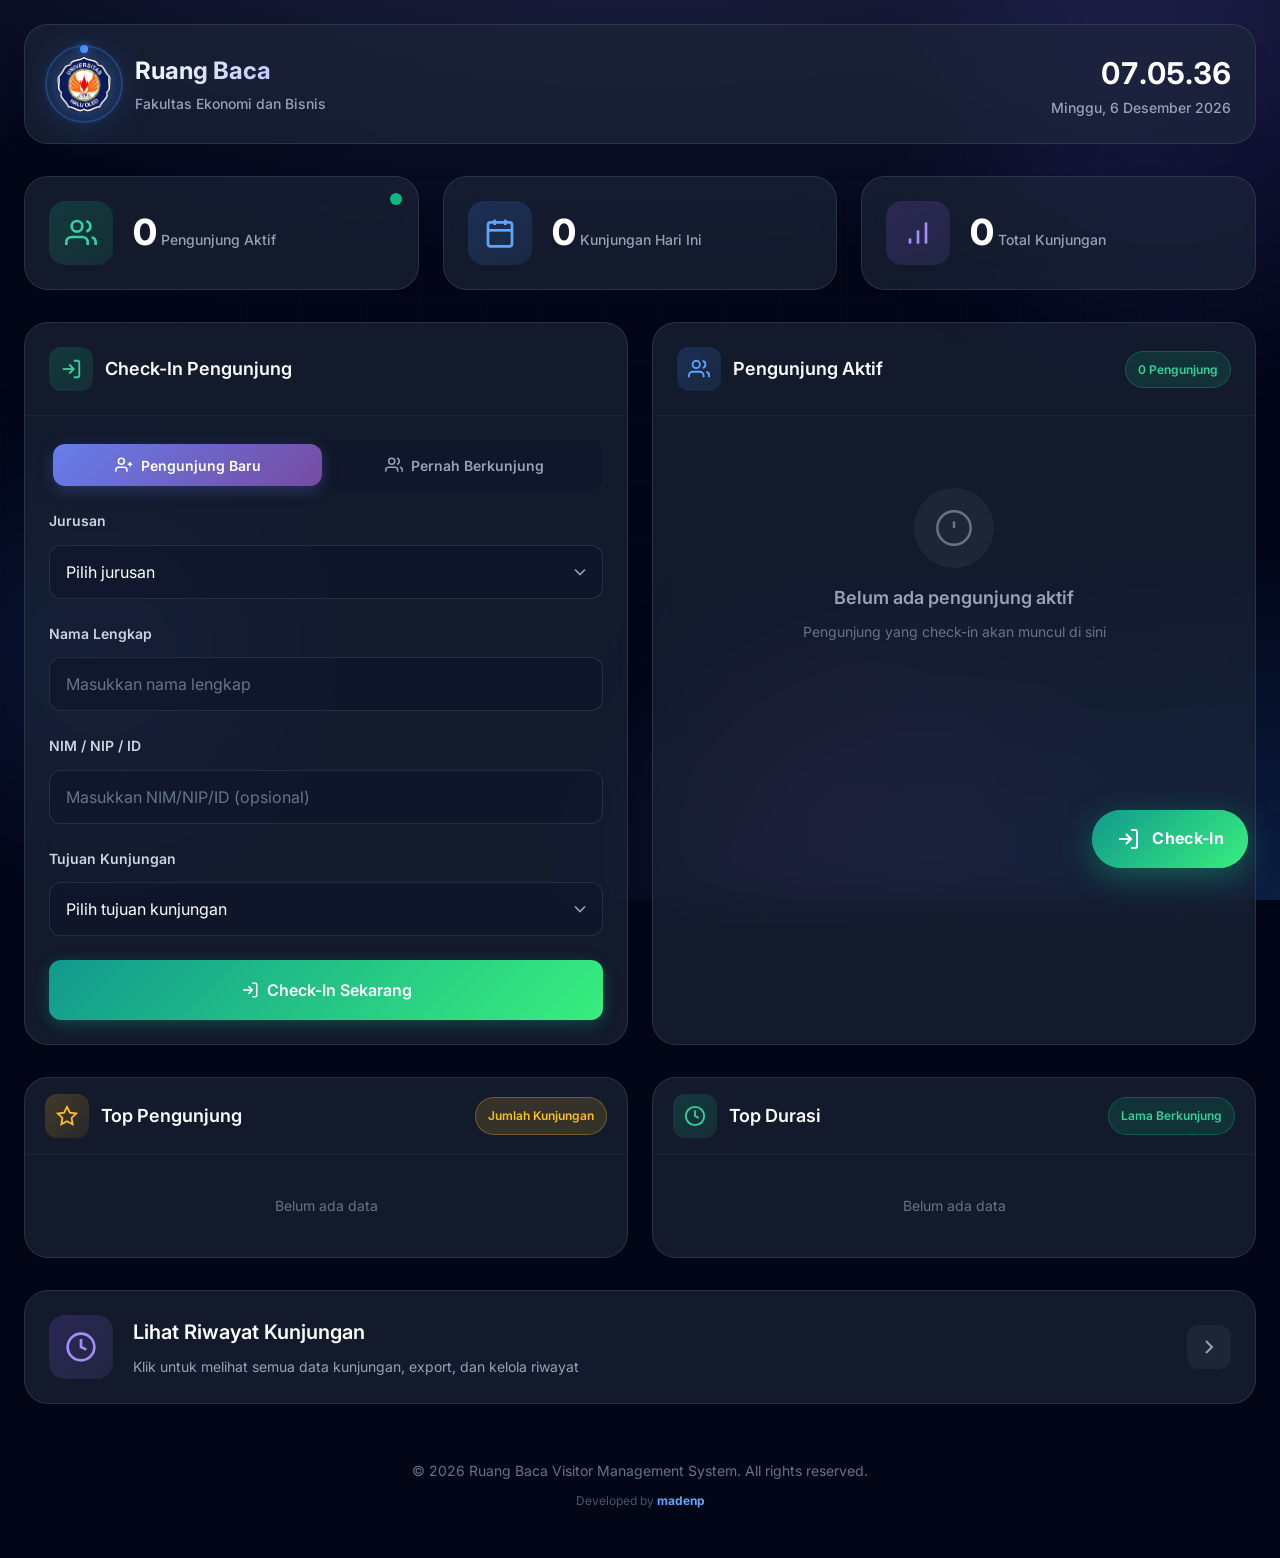
==== index.html @ f46e0525 "Add files via upload" ====
<!DOCTYPE html>
<html lang="id">

<head>
    <meta charset="UTF-8">
    <meta name="viewport" content="width=device-width, initial-scale=1.0">
    <title>Manajemen Pengunjung Ruang Baca</title>
    <meta name="description" content="Sistem manajemen pengunjung ruang baca dengan fitur check-in dan check-out">
    <link rel="preconnect" href="https://fonts.googleapis.com">
    <link rel="preconnect" href="https://fonts.gstatic.com" crossorigin>
    <link href="https://fonts.googleapis.com/css2?family=Inter:wght@300;400;500;600;700;800&display=swap"
        rel="stylesheet">
    <link rel="stylesheet" href="style.css">
    <link rel="icon" type="image/png" href="favicon.png">
</head>

<body>
    <!-- Background Effects -->
    <div class="bg-effects">
        <div class="bg-gradient"></div>
        <div class="bg-grid"></div>
        <div class="floating-shapes">
            <div class="shape shape-1"></div>
            <div class="shape shape-2"></div>
            <div class="shape shape-3"></div>
        </div>
    </div>

    <!-- Floating Logo (Top Left) -->
    <a href="index.html" class="floating-logo" title="Kembali ke Beranda">
        <div class="floating-logo-container">
            <div class="floating-logo-glow"></div>
            <img src="Logo_Universitas_Halu_Oleo-1.png" alt="Logo UHO" class="floating-logo-image">
            <div class="floating-logo-ring"></div>
        </div>
    </a>

    <!-- Main Container -->
    <div class="container">
        <!-- Header -->
        <header class="header">
            <div class="header-content">
                <div class="logo">
                    <div class="logo-image-container">
                        <div class="logo-glow"></div>
                        <img src="Logo_Universitas_Halu_Oleo-1.png" alt="Logo Universitas Halu Oleo" class="logo-image">
                        <div class="logo-ring"></div>
                    </div>
                    <div class="logo-text">
                        <h1>Ruang Baca</h1>
                        <span>Fakultas Ekonomi dan Bisnis</span>
                    </div>
                </div>
                <div class="header-time">
                    <div class="live-clock" id="liveClock"></div>
                    <div class="live-date" id="liveDate"></div>
                </div>
            </div>
        </header>

        <!-- Stats Cards -->
        <section class="stats-section">
            <div class="stat-card stat-active">
                <div class="stat-icon">
                    <svg xmlns="http://www.w3.org/2000/svg" viewBox="0 0 24 24" fill="none" stroke="currentColor"
                        stroke-width="2">
                        <path d="M17 21v-2a4 4 0 0 0-4-4H5a4 4 0 0 0-4 4v2"></path>
                        <circle cx="9" cy="7" r="4"></circle>
                        <path d="M23 21v-2a4 4 0 0 0-3-3.87"></path>
                        <path d="M16 3.13a4 4 0 0 1 0 7.75"></path>
                    </svg>
                </div>
                <div class="stat-info">
                    <span class="stat-number" id="activeVisitors">0</span>
                    <span class="stat-label">Pengunjung Aktif</span>
                </div>
                <div class="stat-badge active-pulse"></div>
            </div>
            <div class="stat-card stat-today">
                <div class="stat-icon">
                    <svg xmlns="http://www.w3.org/2000/svg" viewBox="0 0 24 24" fill="none" stroke="currentColor"
                        stroke-width="2">
                        <rect x="3" y="4" width="18" height="18" rx="2" ry="2"></rect>
                        <line x1="16" y1="2" x2="16" y2="6"></line>
                        <line x1="8" y1="2" x2="8" y2="6"></line>
                        <line x1="3" y1="10" x2="21" y2="10"></line>
                    </svg>
                </div>
                <div class="stat-info">
                    <span class="stat-number" id="todayVisitors">0</span>
                    <span class="stat-label">Kunjungan Hari Ini</span>
                </div>
            </div>
            <div class="stat-card stat-total">
                <div class="stat-icon">
                    <svg xmlns="http://www.w3.org/2000/svg" viewBox="0 0 24 24" fill="none" stroke="currentColor"
                        stroke-width="2">
                        <line x1="12" y1="20" x2="12" y2="10"></line>
                        <line x1="18" y1="20" x2="18" y2="4"></line>
                        <line x1="6" y1="20" x2="6" y2="16"></line>
                    </svg>
                </div>
                <div class="stat-info">
                    <span class="stat-number" id="totalVisitors">0</span>
                    <span class="stat-label">Total Kunjungan</span>
                </div>
            </div>
        </section>

        <!-- Main Content -->
        <main class="main-content">
            <!-- Check-In Section -->
            <section class="card check-in-card" id="checkInSection">
                <div class="card-header">
                    <div class="card-title">
                        <div class="title-icon check-in-icon">
                            <svg xmlns="http://www.w3.org/2000/svg" viewBox="0 0 24 24" fill="none"
                                stroke="currentColor" stroke-width="2">
                                <path d="M15 3h4a2 2 0 0 1 2 2v14a2 2 0 0 1-2 2h-4"></path>
                                <polyline points="10 17 15 12 10 7"></polyline>
                                <line x1="15" y1="12" x2="3" y2="12"></line>
                            </svg>
                        </div>
                        <h2>Check-In Pengunjung</h2>
                    </div>
                </div>
                <div class="card-body">
                    <!-- Visitor Type Tabs -->
                    <div class="visitor-type-tabs">
                        <button type="button" class="visitor-type-tab active" id="newVisitorTab" data-type="new">
                            <svg xmlns="http://www.w3.org/2000/svg" viewBox="0 0 24 24" fill="none"
                                stroke="currentColor" stroke-width="2">
                                <path d="M16 21v-2a4 4 0 0 0-4-4H5a4 4 0 0 0-4 4v2"></path>
                                <circle cx="8.5" cy="7" r="4"></circle>
                                <line x1="20" y1="8" x2="20" y2="14"></line>
                                <line x1="23" y1="11" x2="17" y2="11"></line>
                            </svg>
                            Pengunjung Baru
                        </button>
                        <button type="button" class="visitor-type-tab" id="returningVisitorTab" data-type="returning">
                            <svg xmlns="http://www.w3.org/2000/svg" viewBox="0 0 24 24" fill="none"
                                stroke="currentColor" stroke-width="2">
                                <path d="M17 21v-2a4 4 0 0 0-4-4H5a4 4 0 0 0-4 4v2"></path>
                                <circle cx="9" cy="7" r="4"></circle>
                                <path d="M23 21v-2a4 4 0 0 0-3-3.87"></path>
                                <path d="M16 3.13a4 4 0 0 1 0 7.75"></path>
                            </svg>
                            Pernah Berkunjung
                        </button>
                    </div>

                    <!-- Returning Visitor Selector (hidden by default) -->
                    <div class="returning-visitor-section" id="returningVisitorSection" style="display: none;">
                        <div class="form-group">
                            <label>Pilih Pengunjung</label>
                            <div class="returning-visitor-search">
                                <div class="search-input-wrapper">
                                    <svg xmlns="http://www.w3.org/2000/svg" viewBox="0 0 24 24" fill="none"
                                        stroke="currentColor" stroke-width="2">
                                        <circle cx="11" cy="11" r="8"></circle>
                                        <line x1="21" y1="21" x2="16.65" y2="16.65"></line>
                                    </svg>
                                    <input type="text" id="returningVisitorSearch" placeholder="Cari nama pengunjung..."
                                        autocomplete="off">
                                </div>
                                <div class="returning-visitor-list" id="returningVisitorList">
                                    <!-- Will be populated dynamically -->
                                </div>
                            </div>
                        </div>
                        <div class="selected-visitor-info" id="selectedVisitorInfo" style="display: none;">
                            <div class="selected-visitor-badge">
                                <svg xmlns="http://www.w3.org/2000/svg" viewBox="0 0 24 24" fill="none"
                                    stroke="currentColor" stroke-width="2">
                                    <path d="M22 11.08V12a10 10 0 1 1-5.93-9.14"></path>
                                    <polyline points="22 4 12 14.01 9 11.01"></polyline>
                                </svg>
                                <span id="selectedVisitorName">Nama Pengunjung</span>
                                <span id="selectedVisitorJurusan" class="visitor-jurusan-badge"></span>
                                <span id="selectedVisitorId" class="visitor-id-badge"></span>
                                <button type="button" class="clear-selection" id="clearSelection">&times;</button>
                            </div>
                        </div>
                    </div>

                    <form id="checkInForm" class="check-in-form">
                        <!-- New Visitor Form Fields -->
                        <div id="newVisitorFields">
                            <div class="form-group">
                                <label for="jurusan">Jurusan</label>
                                <select id="jurusan" name="jurusan" required>
                                    <option value="">Pilih jurusan</option>
                                    <option value="IESP">IESP</option>
                                    <option value="Manajemen">Manajemen</option>
                                    <option value="Akuntansi">Akuntansi</option>
                                    <option value="Lainnya">Lainnya</option>
                                </select>
                            </div>
                            <div class="form-group">
                                <label for="visitorName">Nama Lengkap</label>
                                <input type="text" id="visitorName" name="visitorName"
                                    placeholder="Masukkan nama lengkap" required autocomplete="off">
                            </div>
                            <div class="form-group">
                                <label for="visitorId">NIM / NIP / ID</label>
                                <input type="text" id="visitorId" name="visitorId"
                                    placeholder="Masukkan NIM/NIP/ID (opsional)" autocomplete="off">
                            </div>
                        </div>
                        <div class="form-group">
                            <label for="purpose">Tujuan Kunjungan</label>
                            <select id="purpose" name="purpose" required>
                                <option value="">Pilih tujuan kunjungan</option>
                                <option value="Membaca Buku">Membaca Buku</option>
                                <option value="Mencari Referensi">Mencari Referensi</option>
                                <option value="Mengerjakan Tugas">Mengerjakan Tugas</option>
                                <option value="Belajar Mandiri">Belajar Mandiri</option>
                                <option value="Belajar Kelompok">Belajar Kelompok</option>
                                <option value="Penelitian">Penelitian</option>
                                <option value="Lainnya">Lainnya</option>
                            </select>
                        </div>
                        <button type="submit" class="btn btn-check-in">
                            <svg xmlns="http://www.w3.org/2000/svg" viewBox="0 0 24 24" fill="none"
                                stroke="currentColor" stroke-width="2">
                                <path d="M15 3h4a2 2 0 0 1 2 2v14a2 2 0 0 1-2 2h-4"></path>
                                <polyline points="10 17 15 12 10 7"></polyline>
                                <line x1="15" y1="12" x2="3" y2="12"></line>
                            </svg>
                            Check-In Sekarang
                        </button>
                    </form>
                </div>
            </section>

            <!-- Active Visitors Section -->
            <section class="card visitors-card" id="activeVisitorsSection">
                <div class="card-header">
                    <div class="card-title">
                        <div class="title-icon visitors-icon">
                            <svg xmlns="http://www.w3.org/2000/svg" viewBox="0 0 24 24" fill="none"
                                stroke="currentColor" stroke-width="2">
                                <path d="M17 21v-2a4 4 0 0 0-4-4H5a4 4 0 0 0-4 4v2"></path>
                                <circle cx="9" cy="7" r="4"></circle>
                                <path d="M23 21v-2a4 4 0 0 0-3-3.87"></path>
                                <path d="M16 3.13a4 4 0 0 1 0 7.75"></path>
                            </svg>
                        </div>
                        <h2>Pengunjung Aktif</h2>
                    </div>
                    <span class="badge badge-active" id="activeCount">0 Pengunjung</span>
                </div>
                <div class="card-body">
                    <div class="visitors-list" id="activeVisitorsList">
                        <div class="empty-state" id="emptyActiveState">
                            <div class="empty-icon">
                                <svg xmlns="http://www.w3.org/2000/svg" viewBox="0 0 24 24" fill="none"
                                    stroke="currentColor" stroke-width="1.5">
                                    <circle cx="12" cy="12" r="10"></circle>
                                    <line x1="12" y1="8" x2="12" y2="12"></line>
                                    <line x1="12" y1="16" x2="12.01" y2="16"></line>
                                </svg>
                            </div>
                            <p>Belum ada pengunjung aktif</p>
                            <span>Pengunjung yang check-in akan muncul di sini</span>
                        </div>
                    </div>
                </div>
            </section>
        </main>

        <!-- Sidebar with Leaderboards -->
        <aside class="sidebar">
            <!-- Top 3 by Visit Count -->
            <div class="card leaderboard-card">
                <div class="card-header">
                    <div class="card-title">
                        <div class="title-icon leaderboard-visits-icon">
                            <svg xmlns="http://www.w3.org/2000/svg" viewBox="0 0 24 24" fill="none"
                                stroke="currentColor" stroke-width="2">
                                <path
                                    d="M12 2l3.09 6.26L22 9.27l-5 4.87 1.18 6.88L12 17.77l-6.18 3.25L7 14.14 2 9.27l6.91-1.01L12 2z">
                                </path>
                            </svg>
                        </div>
                        <h2>Top Pengunjung</h2>
                    </div>
                    <span class="badge badge-visits">Jumlah Kunjungan</span>
                </div>
                <div class="card-body">
                    <div class="leaderboard-list" id="topVisitsList">
                        <div class="empty-state-sm">
                            <p>Belum ada data</p>
                        </div>
                    </div>
                </div>
            </div>

            <!-- Top 3 by Duration -->
            <div class="card leaderboard-card">
                <div class="card-header">
                    <div class="card-title">
                        <div class="title-icon leaderboard-duration-icon">
                            <svg xmlns="http://www.w3.org/2000/svg" viewBox="0 0 24 24" fill="none"
                                stroke="currentColor" stroke-width="2">
                                <circle cx="12" cy="12" r="10"></circle>
                                <polyline points="12 6 12 12 16 14"></polyline>
                            </svg>
                        </div>
                        <h2>Top Durasi</h2>
                    </div>
                    <span class="badge badge-duration">Lama Berkunjung</span>
                </div>
                <div class="card-body">
                    <div class="leaderboard-list" id="topDurationList">
                        <div class="empty-state-sm">
                            <p>Belum ada data</p>
                        </div>
                    </div>
                </div>
            </div>
        </aside>

        <!-- Link to History Page -->
        <section class="card link-card">
            <a href="history.html" class="history-link">
                <div class="link-content">
                    <div class="link-icon">
                        <svg xmlns="http://www.w3.org/2000/svg" viewBox="0 0 24 24" fill="none" stroke="currentColor"
                            stroke-width="2">
                            <circle cx="12" cy="12" r="10"></circle>
                            <polyline points="12 6 12 12 16 14"></polyline>
                        </svg>
                    </div>
                    <div class="link-text">
                        <h3>Lihat Riwayat Kunjungan</h3>
                        <p>Klik untuk melihat semua data kunjungan, export, dan kelola riwayat</p>
                    </div>
                    <div class="link-arrow">
                        <svg xmlns="http://www.w3.org/2000/svg" viewBox="0 0 24 24" fill="none" stroke="currentColor"
                            stroke-width="2">
                            <polyline points="9 18 15 12 9 6"></polyline>
                        </svg>
                    </div>
                </div>
            </a>
        </section>

        <!-- Footer -->
        <footer class="footer">
            <p>&copy; 2026 Ruang Baca Visitor Management System. All rights reserved.</p>
            <p class="footer-credit">Developed by <strong>madenp</strong></p>
        </footer>
    </div>

    <!-- Check-Out Modal -->
    <div class="modal" id="checkOutModal">
        <div class="modal-overlay"></div>
        <div class="modal-content">
            <div class="modal-header">
                <h3>Konfirmasi Check-Out</h3>
                <button class="modal-close" id="closeModal">&times;</button>
            </div>
            <div class="modal-body">
                <div class="checkout-info">
                    <div class="checkout-avatar">
                        <svg xmlns="http://www.w3.org/2000/svg" viewBox="0 0 24 24" fill="none" stroke="currentColor"
                            stroke-width="2">
                            <path d="M20 21v-2a4 4 0 0 0-4-4H8a4 4 0 0 0-4 4v2"></path>
                            <circle cx="12" cy="7" r="4"></circle>
                        </svg>
                    </div>
                    <div class="checkout-details">
                        <h4 id="checkoutName">Nama Pengunjung</h4>
                        <p id="checkoutPurpose">Tujuan Kunjungan</p>
                        <span id="checkoutDuration">Durasi: 0 menit</span>
                    </div>
                </div>
            </div>
            <div class="modal-footer">
                <button class="btn btn-secondary" id="cancelCheckout">Batal</button>
                <button class="btn btn-check-out" id="confirmCheckout">
                    <svg xmlns="http://www.w3.org/2000/svg" viewBox="0 0 24 24" fill="none" stroke="currentColor"
                        stroke-width="2">
                        <path d="M9 21H5a2 2 0 0 1-2-2V5a2 2 0 0 1 2-2h4"></path>
                        <polyline points="16 17 21 12 16 7"></polyline>
                        <line x1="21" y1="12" x2="9" y2="12"></line>
                    </svg>
                    Konfirmasi Check-Out
                </button>
            </div>
        </div>
    </div>

    <!-- Toast Notification -->
    <div class="toast" id="toast">
        <div class="toast-icon"></div>
        <div class="toast-message"></div>
    </div>

    <!-- Floating Check-In Button -->
    <a href="#checkInSection" class="floating-btn" id="floatingCheckInBtn" title="Check-In Sekarang">
        <div class="floating-btn-content">
            <svg xmlns="http://www.w3.org/2000/svg" viewBox="0 0 24 24" fill="none" stroke="currentColor"
                stroke-width="2">
                <path d="M15 3h4a2 2 0 0 1 2 2v14a2 2 0 0 1-2 2h-4"></path>
                <polyline points="10 17 15 12 10 7"></polyline>
                <line x1="15" y1="12" x2="3" y2="12"></line>
            </svg>
            <span>Check-In</span>
        </div>
        <div class="floating-btn-pulse"></div>
    </a>

    <script src="app.js"></script>
</body>

</html>
---- style.css ----
/* ===== CSS Variables ===== */
:root {
    --primary-400: #60a5fa;
    --primary-500: #3b82f6;
    --success-400: #34d399;
    --success-500: #10b981;
    --danger-400: #f87171;
    --danger-500: #ef4444;
    --neutral-100: #f1f5f9;
    --neutral-200: #e2e8f0;
    --neutral-300: #cbd5e1;
    --neutral-400: #94a3b8;
    --neutral-500: #64748b;
    --neutral-600: #475569;
    --neutral-700: #334155;
    --neutral-800: #1e293b;
    --neutral-900: #0f172a;
    --neutral-950: #020617;
    --gradient-primary: linear-gradient(135deg, #667eea 0%, #764ba2 100%);
    --gradient-success: linear-gradient(135deg, #11998e 0%, #38ef7d 100%);
    --radius-lg: 0.75rem;
    --radius-xl: 1rem;
    --radius-2xl: 1.5rem;
    --radius-full: 9999px;
    --shadow-xl: 0 20px 25px -5px rgb(0 0 0 / 0.1);
    --shadow-2xl: 0 25px 50px -12px rgb(0 0 0 / 0.25);
    --space-1: 0.25rem;
    --space-2: 0.5rem;
    --space-3: 0.75rem;
    --space-4: 1rem;
    --space-5: 1.25rem;
    --space-6: 1.5rem;
    --space-8: 2rem;
    --space-12: 3rem;
    --font-family: 'Inter', -apple-system, BlinkMacSystemFont, sans-serif;
}

*,
*::before,
*::after {
    margin: 0;
    padding: 0;
    box-sizing: border-box;
}

html {
    scroll-behavior: smooth;
}

body {
    font-family: var(--font-family);
    font-size: 1rem;
    line-height: 1.6;
    color: var(--neutral-100);
    background: var(--neutral-950);
    min-height: 100vh;
    overflow-x: hidden;
}

/* Background */
.bg-effects {
    position: fixed;
    inset: 0;
    z-index: -1;
    overflow: hidden;
}

.bg-gradient {
    position: absolute;
    inset: 0;
    background: radial-gradient(ellipse 80% 50% at 50% -20%, rgba(120, 119, 198, 0.3), transparent), radial-gradient(ellipse 60% 40% at 100% 100%, rgba(59, 130, 246, 0.2), transparent);
}

.bg-grid {
    position: absolute;
    inset: 0;
    background-image: linear-gradient(rgba(255, 255, 255, 0.02) 1px, transparent 1px), linear-gradient(90deg, rgba(255, 255, 255, 0.02) 1px, transparent 1px);
    background-size: 60px 60px;
    mask-image: radial-gradient(ellipse 80% 60% at 50% 50%, black, transparent);
}

.floating-shapes {
    position: absolute;
    inset: 0;
    overflow: hidden;
}

.shape {
    position: absolute;
    border-radius: 50%;
    filter: blur(80px);
    opacity: 0.5;
    animation: float 20s ease-in-out infinite;
}

.shape-1 {
    width: 400px;
    height: 400px;
    background: linear-gradient(135deg, rgba(99, 102, 241, 0.4), rgba(139, 92, 246, 0.2));
    top: -100px;
    right: -100px;
}

.shape-2 {
    width: 300px;
    height: 300px;
    background: linear-gradient(135deg, rgba(59, 130, 246, 0.3), rgba(99, 102, 241, 0.2));
    bottom: 10%;
    left: -50px;
    animation-delay: -7s;
}

.shape-3 {
    width: 350px;
    height: 350px;
    background: linear-gradient(135deg, rgba(236, 72, 153, 0.2), rgba(139, 92, 246, 0.3));
    bottom: -100px;
    right: 20%;
    animation-delay: -14s;
}

@keyframes float {

    0%,
    100% {
        transform: translateY(0);
    }

    50% {
        transform: translateY(-30px);
    }
}

/* Container & Header */
.container {
    max-width: 1400px;
    margin: 0 auto;
    padding: var(--space-6);
    position: relative;
    z-index: 1;
}

.header {
    margin-bottom: var(--space-8);
}

.header-content {
    display: flex;
    justify-content: space-between;
    align-items: center;
    padding: var(--space-6);
    background: rgba(30, 41, 59, 0.6);
    backdrop-filter: blur(20px);
    border: 1px solid rgba(255, 255, 255, 0.1);
    border-radius: var(--radius-2xl);
    box-shadow: var(--shadow-xl);
}

.logo {
    display: flex;
    align-items: center;
    gap: var(--space-4);
}

.logo-icon {
    width: 56px;
    height: 56px;
    display: flex;
    align-items: center;
    justify-content: center;
    background: var(--gradient-primary);
    border-radius: var(--radius-xl);
    box-shadow: 0 0 40px rgba(59, 130, 246, 0.3);
}

.logo-icon svg {
    width: 28px;
    height: 28px;
    color: white;
}

/* Animated Logo Image Container */
.logo-image-container {
    position: relative;
    width: 70px;
    height: 70px;
    display: flex;
    align-items: center;
    justify-content: center;
}

.logo-image {
    width: 56px;
    height: 56px;
    object-fit: contain;
    border-radius: var(--radius-xl);
    position: relative;
    z-index: 2;
    animation: logoFloat 3s ease-in-out infinite;
    filter: drop-shadow(0 4px 20px rgba(59, 130, 246, 0.4));
}

.logo-glow {
    position: absolute;
    inset: -8px;
    background: radial-gradient(circle, rgba(59, 130, 246, 0.4) 0%, transparent 70%);
    border-radius: 50%;
    z-index: 1;
    animation: logoGlow 2s ease-in-out infinite alternate;
}

.logo-ring {
    position: absolute;
    inset: -4px;
    border: 2px solid rgba(59, 130, 246, 0.3);
    border-radius: 50%;
    z-index: 1;
    animation: logoRing 3s linear infinite;
}

.logo-ring::before {
    content: '';
    position: absolute;
    top: -2px;
    left: 50%;
    width: 8px;
    height: 8px;
    background: linear-gradient(135deg, #3b82f6, #60a5fa);
    border-radius: 50%;
    transform: translateX(-50%);
    box-shadow: 0 0 10px rgba(59, 130, 246, 0.8);
}

@keyframes logoFloat {

    0%,
    100% {
        transform: translateY(0) scale(1);
    }

    50% {
        transform: translateY(-4px) scale(1.02);
    }
}

@keyframes logoGlow {
    0% {
        opacity: 0.5;
        transform: scale(0.95);
    }

    100% {
        opacity: 1;
        transform: scale(1.1);
    }
}

@keyframes logoRing {
    0% {
        transform: rotate(0deg);
    }

    100% {
        transform: rotate(360deg);
    }
}

.logo-text h1 {
    font-size: 1.5rem;
    font-weight: 700;
    background: linear-gradient(135deg, #fff 0%, #a5b4fc 100%);
    -webkit-background-clip: text;
    -webkit-text-fill-color: transparent;
    background-clip: text;
}

.logo-text span {
    font-size: 0.875rem;
    color: var(--neutral-400);
    font-weight: 500;
}

.header-time {
    text-align: right;
}

.live-clock {
    font-size: 1.875rem;
    font-weight: 700;
    color: white;
    font-variant-numeric: tabular-nums;
}

.live-date {
    font-size: 0.875rem;
    color: var(--neutral-400);
    font-weight: 500;
}

/* Stats */
.stats-section {
    display: grid;
    grid-template-columns: repeat(auto-fit, minmax(280px, 1fr));
    gap: var(--space-6);
    margin-bottom: var(--space-8);
}

.stat-card {
    position: relative;
    padding: var(--space-6);
    background: rgba(30, 41, 59, 0.6);
    backdrop-filter: blur(20px);
    border: 1px solid rgba(255, 255, 255, 0.1);
    border-radius: var(--radius-2xl);
    display: flex;
    align-items: center;
    gap: var(--space-5);
    transition: 0.3s ease;
}

.stat-card:hover {
    transform: translateY(-4px);
    box-shadow: var(--shadow-2xl);
}

.stat-icon {
    width: 64px;
    height: 64px;
    display: flex;
    align-items: center;
    justify-content: center;
    border-radius: var(--radius-xl);
    flex-shrink: 0;
}

.stat-icon svg {
    width: 32px;
    height: 32px;
}

.stat-active .stat-icon {
    background: linear-gradient(135deg, rgba(16, 185, 129, 0.2), rgba(52, 211, 153, 0.1));
    color: var(--success-400);
}

.stat-today .stat-icon {
    background: linear-gradient(135deg, rgba(59, 130, 246, 0.2), rgba(96, 165, 250, 0.1));
    color: var(--primary-400);
}

.stat-total .stat-icon {
    background: linear-gradient(135deg, rgba(139, 92, 246, 0.2), rgba(167, 139, 250, 0.1));
    color: #a78bfa;
}

.stat-number {
    font-size: 2.25rem;
    font-weight: 800;
    color: white;
    line-height: 1;
}

.stat-label {
    font-size: 0.875rem;
    color: var(--neutral-400);
    font-weight: 500;
    margin-top: var(--space-1);
}

.stat-badge {
    position: absolute;
    top: var(--space-4);
    right: var(--space-4);
}

.active-pulse {
    width: 12px;
    height: 12px;
    background: var(--success-500);
    border-radius: 50%;
    animation: pulse 2s ease-in-out infinite;
}

@keyframes pulse {

    0%,
    100% {
        box-shadow: 0 0 0 0 rgba(16, 185, 129, 0.7);
    }

    50% {
        box-shadow: 0 0 0 12px rgba(16, 185, 129, 0);
    }
}

/* Main Content */
.main-content {
    display: grid;
    grid-template-columns: 1fr 1fr;
    gap: var(--space-6);
    margin-bottom: var(--space-8);
}

@media (max-width: 1024px) {
    .main-content {
        grid-template-columns: 1fr;
    }
}

/* Sidebar */
.sidebar {
    display: grid;
    grid-template-columns: 1fr 1fr;
    gap: var(--space-6);
    margin-bottom: var(--space-8);
}

@media (max-width: 900px) {
    .sidebar {
        grid-template-columns: 1fr;
    }
}

.leaderboard-card {
    height: fit-content;
}

.leaderboard-card .card-header {
    padding: var(--space-4) var(--space-5);
}

.leaderboard-card .card-body {
    padding: var(--space-4) var(--space-5);
}

.leaderboard-visits-icon {
    background: linear-gradient(135deg, rgba(251, 191, 36, 0.2), rgba(245, 158, 11, 0.1));
    color: #fbbf24;
}

.leaderboard-duration-icon {
    background: linear-gradient(135deg, rgba(16, 185, 129, 0.2), rgba(52, 211, 153, 0.1));
    color: var(--success-400);
}

.badge-visits {
    background: rgba(251, 191, 36, 0.15);
    color: #fbbf24;
    border: 1px solid rgba(251, 191, 36, 0.3);
}

.badge-duration {
    background: rgba(16, 185, 129, 0.15);
    color: var(--success-400);
    border: 1px solid rgba(16, 185, 129, 0.3);
}

.leaderboard-list {
    display: flex;
    flex-direction: column;
    gap: var(--space-3);
}

.leaderboard-item {
    display: flex;
    align-items: center;
    gap: var(--space-3);
    padding: var(--space-3);
    background: rgba(15, 23, 42, 0.4);
    border: 1px solid rgba(255, 255, 255, 0.05);
    border-radius: var(--radius-lg);
    transition: 0.2s ease;
}

.leaderboard-item:hover {
    background: rgba(15, 23, 42, 0.6);
    border-color: rgba(255, 255, 255, 0.1);
}

.leaderboard-rank {
    width: 32px;
    height: 32px;
    display: flex;
    align-items: center;
    justify-content: center;
    border-radius: var(--radius-lg);
    font-weight: 800;
    font-size: 0.875rem;
    flex-shrink: 0;
}

.rank-1 {
    background: linear-gradient(135deg, #fbbf24, #f59e0b);
    color: #1e293b;
    box-shadow: 0 0 20px rgba(251, 191, 36, 0.4);
}

.rank-2 {
    background: linear-gradient(135deg, #94a3b8, #64748b);
    color: #1e293b;
}

.rank-3 {
    background: linear-gradient(135deg, #cd7c32, #a0522d);
    color: white;
}

.leaderboard-avatar {
    width: 40px;
    height: 40px;
    display: flex;
    align-items: center;
    justify-content: center;
    background: var(--gradient-primary);
    border-radius: var(--radius-lg);
    color: white;
    font-weight: 700;
    font-size: 0.875rem;
    flex-shrink: 0;
}

.leaderboard-info {
    flex: 1;
    min-width: 0;
}

.leaderboard-info .name {
    font-size: 0.875rem;
    font-weight: 600;
    color: white;
    white-space: nowrap;
    overflow: hidden;
    text-overflow: ellipsis;
}

.leaderboard-info .detail {
    font-size: 0.75rem;
    color: var(--neutral-400);
}

.leaderboard-stat {
    text-align: right;
    flex-shrink: 0;
}

.leaderboard-stat .value {
    font-size: 1rem;
    font-weight: 700;
    color: #fbbf24;
}

.leaderboard-stat.duration .value {
    color: var(--success-400);
}

.leaderboard-stat .label {
    font-size: 0.625rem;
    color: var(--neutral-500);
    text-transform: uppercase;
    letter-spacing: 0.05em;
}

.empty-state-sm {
    padding: var(--space-6);
    text-align: center;
}

.empty-state-sm p {
    font-size: 0.875rem;
    color: var(--neutral-500);
}

/* Cards */
.card {
    background: rgba(30, 41, 59, 0.6);
    backdrop-filter: blur(20px);
    border: 1px solid rgba(255, 255, 255, 0.1);
    border-radius: var(--radius-2xl);
    animation: slideUp 0.5s ease;
}

.card-header {
    padding: var(--space-6);
    border-bottom: 1px solid rgba(255, 255, 255, 0.05);
    display: flex;
    justify-content: space-between;
    align-items: center;
    flex-wrap: wrap;
    gap: var(--space-4);
}

.card-title {
    display: flex;
    align-items: center;
    gap: var(--space-3);
}

.title-icon {
    width: 44px;
    height: 44px;
    display: flex;
    align-items: center;
    justify-content: center;
    border-radius: var(--radius-lg);
}

.title-icon svg {
    width: 22px;
    height: 22px;
}

.check-in-icon {
    background: linear-gradient(135deg, rgba(16, 185, 129, 0.2), rgba(52, 211, 153, 0.1));
    color: var(--success-400);
}

.visitors-icon {
    background: linear-gradient(135deg, rgba(59, 130, 246, 0.2), rgba(96, 165, 250, 0.1));
    color: var(--primary-400);
}

.history-icon {
    background: linear-gradient(135deg, rgba(139, 92, 246, 0.2), rgba(167, 139, 250, 0.1));
    color: #a78bfa;
}

.card-title h2 {
    font-size: 1.125rem;
    font-weight: 600;
    color: white;
}

.card-body {
    padding: var(--space-6);
}

@keyframes slideUp {
    from {
        opacity: 0;
        transform: translateY(20px);
    }

    to {
        opacity: 1;
        transform: translateY(0);
    }
}

/* Forms */
.check-in-form {
    display: flex;
    flex-direction: column;
    gap: var(--space-6);
}

.form-group {
    display: flex;
    flex-direction: column;
    gap: var(--space-3);
}

#newVisitorFields {
    display: flex;
    flex-direction: column;
    gap: var(--space-6);
}

.form-group label {
    font-size: 0.875rem;
    font-weight: 600;
    color: var(--neutral-300);
}

.form-group input,
.form-group select {
    padding: var(--space-4);
    background: rgba(15, 23, 42, 0.6);
    border: 1px solid rgba(255, 255, 255, 0.1);
    border-radius: var(--radius-lg);
    color: white;
    font-size: 1rem;
    font-family: var(--font-family);
    transition: 0.2s ease;
}

.form-group input::placeholder {
    color: var(--neutral-500);
}

.form-group input:focus,
.form-group select:focus {
    outline: none;
    border-color: var(--primary-500);
    box-shadow: 0 0 0 3px rgba(59, 130, 246, 0.2);
}

.form-group select {
    cursor: pointer;
    appearance: none;
    background-image: url("data:image/svg+xml,%3Csvg xmlns='http://www.w3.org/2000/svg' width='24' height='24' viewBox='0 0 24 24' fill='none' stroke='%2394a3b8' stroke-width='2'%3E%3Cpolyline points='6 9 12 15 18 9'%3E%3C/polyline%3E%3C/svg%3E");
    background-repeat: no-repeat;
    background-position: right 12px center;
    background-size: 20px;
    padding-right: 48px;
}

.form-group select option {
    background: var(--neutral-800);
    color: white;
}

/* Buttons */
.btn {
    display: inline-flex;
    align-items: center;
    justify-content: center;
    gap: var(--space-2);
    padding: var(--space-4) var(--space-6);
    font-size: 0.875rem;
    font-weight: 600;
    font-family: var(--font-family);
    border-radius: var(--radius-lg);
    border: none;
    cursor: pointer;
    transition: 0.2s ease;
}

.btn svg {
    width: 18px;
    height: 18px;
}

.btn-check-in {
    width: 100%;
    padding: var(--space-5);
    background: var(--gradient-success);
    color: white;
    font-size: 1rem;
    box-shadow: 0 4px 15px rgba(16, 185, 129, 0.3);
}

.btn-check-in:hover {
    transform: translateY(-2px);
    box-shadow: 0 6px 20px rgba(16, 185, 129, 0.4);
}

.btn-check-out {
    background: linear-gradient(135deg, #f87171 0%, #ef4444 100%);
    color: white;
    box-shadow: 0 4px 15px rgba(239, 68, 68, 0.3);
}

.btn-check-out:hover {
    transform: translateY(-2px);
    box-shadow: 0 6px 20px rgba(239, 68, 68, 0.4);
}

.btn-outline {
    background: transparent;
    border: 1px solid rgba(255, 255, 255, 0.2);
    color: var(--neutral-300);
}

.btn-outline:hover {
    background: rgba(255, 255, 255, 0.1);
}

.btn-danger-outline {
    background: transparent;
    border: 1px solid rgba(239, 68, 68, 0.3);
    color: var(--danger-400);
}

.btn-danger-outline:hover {
    background: rgba(239, 68, 68, 0.1);
}

.btn-secondary {
    background: rgba(255, 255, 255, 0.1);
    color: var(--neutral-300);
}

.btn-secondary:hover {
    background: rgba(255, 255, 255, 0.15);
}

/* Badges */
.badge {
    display: inline-flex;
    align-items: center;
    padding: var(--space-2) var(--space-3);
    font-size: 0.75rem;
    font-weight: 600;
    border-radius: var(--radius-full);
}

.badge-active {
    background: rgba(16, 185, 129, 0.15);
    color: var(--success-400);
    border: 1px solid rgba(16, 185, 129, 0.3);
}

/* Visitors List */
.visitors-list {
    max-height: 400px;
    overflow-y: auto;
}

.visitors-list::-webkit-scrollbar {
    width: 6px;
}

.visitors-list::-webkit-scrollbar-track {
    background: rgba(255, 255, 255, 0.05);
    border-radius: var(--radius-full);
}

.visitors-list::-webkit-scrollbar-thumb {
    background: rgba(255, 255, 255, 0.2);
    border-radius: var(--radius-full);
}

.visitor-item {
    display: flex;
    align-items: center;
    justify-content: space-between;
    padding: var(--space-4);
    background: rgba(15, 23, 42, 0.4);
    border: 1px solid rgba(255, 255, 255, 0.05);
    border-radius: var(--radius-xl);
    margin-bottom: var(--space-3);
    transition: 0.2s ease;
}

.visitor-item:last-child {
    margin-bottom: 0;
}

.visitor-item:hover {
    background: rgba(15, 23, 42, 0.6);
    border-color: rgba(255, 255, 255, 0.1);
}

.visitor-info {
    display: flex;
    align-items: center;
    gap: var(--space-4);
}

.visitor-avatar {
    width: 48px;
    height: 48px;
    display: flex;
    align-items: center;
    justify-content: center;
    background: var(--gradient-primary);
    border-radius: var(--radius-lg);
    color: white;
    font-weight: 700;
    font-size: 1.125rem;
}

.visitor-details h4 {
    font-size: 1rem;
    font-weight: 600;
    color: white;
    margin-bottom: var(--space-1);
}

.visitor-details p {
    font-size: 0.875rem;
    color: var(--neutral-400);
}

.visitor-details span {
    font-size: 0.75rem;
    color: var(--neutral-500);
}

.visitor-actions {
    display: flex;
    align-items: center;
    gap: var(--space-3);
}

.visitor-duration {
    text-align: right;
}

.visitor-duration .time {
    font-size: 1.125rem;
    font-weight: 700;
    color: var(--success-400);
}

.visitor-duration .label {
    font-size: 0.75rem;
    color: var(--neutral-500);
}

.btn-checkout-sm {
    padding: var(--space-2) var(--space-4);
    background: rgba(239, 68, 68, 0.15);
    color: var(--danger-400);
    border: 1px solid rgba(239, 68, 68, 0.3);
    border-radius: var(--radius-lg);
    font-size: 0.875rem;
    font-weight: 600;
    cursor: pointer;
    transition: 0.2s ease;
}

.btn-checkout-sm:hover {
    background: rgba(239, 68, 68, 0.25);
    border-color: rgba(239, 68, 68, 0.5);
}

/* Empty State */
.empty-state {
    display: flex;
    flex-direction: column;
    align-items: center;
    justify-content: center;
    padding: var(--space-12) var(--space-6);
    text-align: center;
}

.empty-icon {
    width: 80px;
    height: 80px;
    display: flex;
    align-items: center;
    justify-content: center;
    background: rgba(255, 255, 255, 0.05);
    border-radius: 50%;
    margin-bottom: var(--space-4);
}

.empty-icon svg {
    width: 40px;
    height: 40px;
    color: var(--neutral-500);
}

.empty-state p {
    font-size: 1.125rem;
    font-weight: 600;
    color: var(--neutral-400);
    margin-bottom: var(--space-2);
}

.empty-state span {
    font-size: 0.875rem;
    color: var(--neutral-500);
}

/* Action Lock Container */
.action-lock-container {
    display: flex;
    justify-content: flex-end;
    margin-bottom: var(--space-4);
}

.action-lock-btn {
    display: flex;
    align-items: center;
    gap: var(--space-2);
    padding: var(--space-2) var(--space-4);
    border: none;
    border-radius: var(--radius-lg);
    font-size: 0.875rem;
    font-weight: 600;
    font-family: var(--font-family);
    cursor: pointer;
    transition: 0.3s ease;
}

.action-lock-btn.locked {
    background: rgba(239, 68, 68, 0.15);
    border: 1px solid rgba(239, 68, 68, 0.3);
    color: var(--danger-400);
}

.action-lock-btn.locked:hover {
    background: rgba(239, 68, 68, 0.25);
}

.action-lock-btn.unlocked {
    background: rgba(16, 185, 129, 0.15);
    border: 1px solid rgba(16, 185, 129, 0.3);
    color: var(--success-400);
}

.action-lock-btn.unlocked:hover {
    background: rgba(16, 185, 129, 0.25);
}

.action-lock-btn svg {
    width: 18px;
    height: 18px;
}

/* Lock/Unlock icon visibility */
.action-lock-btn.locked .unlock-icon,
.action-lock-btn.locked .unlock-text {
    display: none;
}

.action-lock-btn.unlocked .lock-icon,
.action-lock-btn.unlocked .lock-text {
    display: none;
}

/* Table Action Column */
.btn-action-delete {
    display: inline-flex;
    align-items: center;
    justify-content: center;
    width: 32px;
    height: 32px;
    padding: 0;
    background: rgba(239, 68, 68, 0.15);
    border: 1px solid rgba(239, 68, 68, 0.3);
    border-radius: var(--radius-md);
    color: var(--danger-400);
    cursor: pointer;
    transition: 0.2s ease;
}

.btn-action-delete:hover {
    background: rgba(239, 68, 68, 0.3);
    transform: scale(1.1);
}

.btn-action-delete svg {
    width: 16px;
    height: 16px;
}

.action-locked-icon {
    display: inline-flex;
    align-items: center;
    justify-content: center;
    width: 32px;
    height: 32px;
    color: var(--neutral-500);
}

.action-locked-icon svg {
    width: 16px;
    height: 16px;
}

/* Link Card */
.link-card {
    margin-bottom: var(--space-8);
    overflow: hidden;
}

.history-link {
    display: block;
    text-decoration: none;
    color: inherit;
    transition: 0.3s ease;
}

.history-link:hover {
    transform: scale(1.01);
}

.link-content {
    display: flex;
    align-items: center;
    gap: var(--space-5);
    padding: var(--space-6);
}

.link-icon {
    width: 64px;
    height: 64px;
    display: flex;
    align-items: center;
    justify-content: center;
    background: linear-gradient(135deg, rgba(139, 92, 246, 0.2), rgba(167, 139, 250, 0.1));
    border-radius: var(--radius-xl);
    flex-shrink: 0;
}

.link-icon svg {
    width: 32px;
    height: 32px;
    color: #a78bfa;
}

.link-text {
    flex: 1;
}

.link-text h3 {
    font-size: 1.25rem;
    font-weight: 600;
    color: white;
    margin-bottom: var(--space-2);
}

.link-text p {
    font-size: 0.875rem;
    color: var(--neutral-400);
}

.link-arrow {
    width: 44px;
    height: 44px;
    display: flex;
    align-items: center;
    justify-content: center;
    background: rgba(255, 255, 255, 0.05);
    border-radius: var(--radius-lg);
    transition: 0.3s ease;
}

.link-arrow svg {
    width: 24px;
    height: 24px;
    color: var(--neutral-400);
    transition: 0.3s ease;
}

.history-link:hover .link-arrow {
    background: var(--gradient-primary);
}

.history-link:hover .link-arrow svg {
    color: white;
    transform: translateX(4px);
}

/* History */
.history-card {
    margin-bottom: var(--space-8);
}

.header-actions {
    display: flex;
    align-items: center;
    gap: var(--space-3);
    flex-wrap: wrap;
}

.search-box {
    position: relative;
    display: flex;
    align-items: center;
}

.search-box svg {
    position: absolute;
    left: 12px;
    width: 18px;
    height: 18px;
    color: var(--neutral-500);
}

.search-box input {
    padding: var(--space-3) var(--space-4);
    padding-left: 40px;
    background: rgba(15, 23, 42, 0.6);
    border: 1px solid rgba(255, 255, 255, 0.1);
    border-radius: var(--radius-lg);
    color: white;
    font-size: 0.875rem;
    font-family: var(--font-family);
    width: 200px;
    transition: 0.2s ease;
}

.search-box input::placeholder {
    color: var(--neutral-500);
}

.search-box input:focus {
    outline: none;
    border-color: var(--primary-500);
    box-shadow: 0 0 0 3px rgba(59, 130, 246, 0.2);
}

/* Table */
.table-container {
    overflow-x: auto;
}

.data-table {
    width: 100%;
    border-collapse: collapse;
}

.data-table th,
.data-table td {
    padding: var(--space-4);
    text-align: left;
    border-bottom: 1px solid rgba(255, 255, 255, 0.05);
}

.data-table th {
    font-size: 0.75rem;
    font-weight: 600;
    color: var(--neutral-400);
    text-transform: uppercase;
    letter-spacing: 0.05em;
    background: rgba(15, 23, 42, 0.4);
}

.data-table td {
    font-size: 0.875rem;
    color: var(--neutral-200);
}

.data-table tbody tr {
    transition: 0.2s ease;
}

.data-table tbody tr:hover {
    background: rgba(255, 255, 255, 0.02);
}

.status-active {
    display: inline-flex;
    align-items: center;
    gap: var(--space-1);
    padding: var(--space-1) var(--space-3);
    background: rgba(16, 185, 129, 0.15);
    color: var(--success-400);
    border-radius: var(--radius-full);
    font-size: 0.75rem;
    font-weight: 600;
}

.status-active::before {
    content: '';
    width: 6px;
    height: 6px;
    background: var(--success-400);
    border-radius: 50%;
}

.status-completed {
    display: inline-flex;
    align-items: center;
    gap: var(--space-1);
    padding: var(--space-1) var(--space-3);
    background: rgba(59, 130, 246, 0.15);
    color: var(--primary-400);
    border-radius: var(--radius-full);
    font-size: 0.75rem;
    font-weight: 600;
}

/* Modal */
.modal {
    position: fixed;
    inset: 0;
    z-index: 1000;
    display: none;
    align-items: center;
    justify-content: center;
    padding: var(--space-4);
}

.modal.active {
    display: flex;
}

.modal-overlay {
    position: absolute;
    inset: 0;
    background: rgba(0, 0, 0, 0.7);
    backdrop-filter: blur(4px);
}

.modal-content {
    position: relative;
    width: 100%;
    max-width: 480px;
    background: var(--neutral-800);
    border: 1px solid rgba(255, 255, 255, 0.1);
    border-radius: var(--radius-2xl);
    box-shadow: var(--shadow-2xl);
    animation: modalSlideIn 0.3s ease;
}

@keyframes modalSlideIn {
    from {
        opacity: 0;
        transform: translateY(-20px) scale(0.95);
    }

    to {
        opacity: 1;
        transform: translateY(0) scale(1);
    }
}

.modal-header {
    display: flex;
    justify-content: space-between;
    align-items: center;
    padding: var(--space-6);
    border-bottom: 1px solid rgba(255, 255, 255, 0.1);
}

.modal-header h3 {
    font-size: 1.125rem;
    font-weight: 600;
    color: white;
}

.modal-close {
    width: 36px;
    height: 36px;
    display: flex;
    align-items: center;
    justify-content: center;
    background: rgba(255, 255, 255, 0.1);
    border: none;
    border-radius: var(--radius-lg);
    color: var(--neutral-400);
    font-size: 1.25rem;
    cursor: pointer;
    transition: 0.2s ease;
}

.modal-close:hover {
    background: rgba(255, 255, 255, 0.15);
    color: white;
}

.modal-body {
    padding: var(--space-6);
}

.checkout-info {
    display: flex;
    align-items: center;
    gap: var(--space-5);
    padding: var(--space-5);
    background: rgba(15, 23, 42, 0.6);
    border-radius: var(--radius-xl);
}

.checkout-avatar {
    width: 64px;
    height: 64px;
    display: flex;
    align-items: center;
    justify-content: center;
    background: var(--gradient-primary);
    border-radius: var(--radius-xl);
    flex-shrink: 0;
}

.checkout-avatar svg {
    width: 32px;
    height: 32px;
    color: white;
}

.checkout-details h4 {
    font-size: 1.125rem;
    font-weight: 600;
    color: white;
    margin-bottom: var(--space-1);
}

.checkout-details p {
    font-size: 0.875rem;
    color: var(--neutral-400);
    margin-bottom: var(--space-2);
}

.checkout-details span {
    font-size: 0.875rem;
    color: var(--success-400);
    font-weight: 600;
}

.modal-footer {
    display: flex;
    justify-content: flex-end;
    gap: var(--space-3);
    padding: var(--space-6);
    border-top: 1px solid rgba(255, 255, 255, 0.1);
}

/* Toast */
.toast {
    position: fixed;
    bottom: var(--space-6);
    right: var(--space-6);
    display: flex;
    align-items: center;
    gap: var(--space-3);
    padding: var(--space-4) var(--space-6);
    background: var(--neutral-800);
    border: 1px solid rgba(255, 255, 255, 0.1);
    border-radius: var(--radius-xl);
    box-shadow: var(--shadow-2xl);
    transform: translateX(calc(100% + var(--space-6)));
    transition: 0.3s ease;
    z-index: 1001;
}

.toast.show {
    transform: translateX(0);
}

.toast.success .toast-icon {
    color: var(--success-400);
}

.toast.error .toast-icon {
    color: var(--danger-400);
}

.toast-icon {
    width: 24px;
    height: 24px;
}

.toast-message {
    font-size: 0.875rem;
    font-weight: 500;
    color: white;
}

/* Floating Logo (Top Left) */
.floating-logo {
    position: fixed;
    top: var(--space-4);
    left: var(--space-4);
    z-index: 998;
    text-decoration: none;
    cursor: pointer;
    opacity: 0;
    pointer-events: none;
    transform: translateY(-20px);
    transition: all 0.5s ease;
}

.floating-logo.visible {
    opacity: 1;
    pointer-events: all;
    transform: translateY(0);
}

.floating-logo-container {
    position: relative;
    width: 50px;
    height: 50px;
    display: flex;
    align-items: center;
    justify-content: center;
    transition: 0.3s ease;
}

.floating-logo:hover .floating-logo-container {
    transform: scale(1.1);
}

.floating-logo-image {
    width: 40px;
    height: 40px;
    object-fit: contain;
    border-radius: var(--radius-lg);
    position: relative;
    z-index: 2;
    animation: logoFloat 3s ease-in-out infinite;
    filter: drop-shadow(0 4px 15px rgba(59, 130, 246, 0.4));
}

.floating-logo-glow {
    position: absolute;
    inset: -6px;
    background: radial-gradient(circle, rgba(59, 130, 246, 0.4) 0%, transparent 70%);
    border-radius: 50%;
    z-index: 1;
    animation: logoGlow 2s ease-in-out infinite alternate;
}

.floating-logo-ring {
    position: absolute;
    inset: -3px;
    border: 2px solid rgba(59, 130, 246, 0.3);
    border-radius: 50%;
    z-index: 1;
    animation: logoRing 3s linear infinite;
}

.floating-logo-ring::before {
    content: '';
    position: absolute;
    top: -2px;
    left: 50%;
    width: 6px;
    height: 6px;
    background: linear-gradient(135deg, #3b82f6, #60a5fa);
    border-radius: 50%;
    transform: translateX(-50%);
    box-shadow: 0 0 8px rgba(59, 130, 246, 0.8);
}

/* Mobile adjustment for floating logo */
@media (max-width: 768px) {
    .floating-logo {
        top: var(--space-2);
        left: var(--space-2);
    }

    .floating-logo-container {
        width: 40px;
        height: 40px;
    }

    .floating-logo-image {
        width: 32px;
        height: 32px;
    }
}

/* Floating Button */
.floating-btn {
    position: fixed;
    bottom: var(--space-8);
    right: var(--space-8);
    z-index: 999;
    text-decoration: none;
    cursor: pointer;
}

.floating-btn-content {
    display: flex;
    align-items: center;
    gap: var(--space-3);
    padding: var(--space-4) var(--space-6);
    background: var(--gradient-success);
    border-radius: var(--radius-full);
    box-shadow: 0 8px 32px rgba(16, 185, 129, 0.4);
    transition: 0.3s ease;
    position: relative;
    z-index: 2;
}

.floating-btn-content svg {
    width: 24px;
    height: 24px;
    color: white;
}

.floating-btn-content span {
    font-size: 1rem;
    font-weight: 700;
    color: white;
    letter-spacing: 0.02em;
}

.floating-btn:hover .floating-btn-content {
    transform: scale(1.05);
    box-shadow: 0 12px 40px rgba(16, 185, 129, 0.5);
}

.floating-btn-pulse {
    position: absolute;
    inset: 0;
    background: var(--gradient-success);
    border-radius: var(--radius-full);
    animation: floatingPulse 2s ease-in-out infinite;
    z-index: 1;
}

@keyframes floatingPulse {

    0%,
    100% {
        transform: scale(1);
        opacity: 0.5;
    }

    50% {
        transform: scale(1.15);
        opacity: 0;
    }
}

/* Mobile floating button */
@media (max-width: 768px) {
    .floating-btn {
        bottom: var(--space-4);
        right: var(--space-4);
    }

    .floating-btn-content {
        padding: var(--space-3) var(--space-5);
    }

    .floating-btn-content svg {
        width: 20px;
        height: 20px;
    }

    .floating-btn-content span {
        font-size: 0.875rem;
    }
}

/* Visitor Type Tabs */
.visitor-type-tabs {
    display: flex;
    gap: var(--space-2);
    margin-bottom: var(--space-5);
    padding: var(--space-1);
    background: rgba(15, 23, 42, 0.6);
    border-radius: var(--radius-lg);
}

.visitor-type-tab {
    flex: 1;
    display: flex;
    align-items: center;
    justify-content: center;
    gap: var(--space-2);
    padding: var(--space-3) var(--space-4);
    background: transparent;
    border: none;
    border-radius: var(--radius-lg);
    color: var(--neutral-400);
    font-size: 0.875rem;
    font-weight: 600;
    font-family: var(--font-family);
    cursor: pointer;
    transition: 0.2s ease;
}

.visitor-type-tab svg {
    width: 18px;
    height: 18px;
}

.visitor-type-tab:hover {
    color: var(--neutral-200);
    background: rgba(255, 255, 255, 0.05);
}

.visitor-type-tab.active {
    background: var(--gradient-primary);
    color: white;
    box-shadow: 0 4px 15px rgba(102, 126, 234, 0.3);
}

/* Returning Visitor Section */
.returning-visitor-section {
    margin-bottom: var(--space-5);
}

.returning-visitor-search {
    position: relative;
}

.search-input-wrapper {
    position: relative;
    display: flex;
    align-items: center;
}

.search-input-wrapper svg {
    position: absolute;
    left: 14px;
    width: 18px;
    height: 18px;
    color: var(--neutral-500);
    pointer-events: none;
}

.search-input-wrapper input {
    width: 100%;
    padding: var(--space-4);
    padding-left: 44px;
    background: rgba(15, 23, 42, 0.6);
    border: 1px solid rgba(255, 255, 255, 0.1);
    border-radius: var(--radius-lg);
    color: white;
    font-size: 1rem;
    font-family: var(--font-family);
    transition: 0.2s ease;
}

.search-input-wrapper input::placeholder {
    color: var(--neutral-500);
}

.search-input-wrapper input:focus {
    outline: none;
    border-color: var(--primary-500);
    box-shadow: 0 0 0 3px rgba(59, 130, 246, 0.2);
}

.returning-visitor-list {
    position: absolute;
    top: 100%;
    left: 0;
    right: 0;
    max-height: 250px;
    overflow-y: auto;
    background: var(--neutral-800);
    border: 1px solid rgba(255, 255, 255, 0.1);
    border-radius: var(--radius-lg);
    margin-top: var(--space-2);
    z-index: 100;
    display: none;
    box-shadow: var(--shadow-2xl);
}

.returning-visitor-list.show {
    display: block;
}

.returning-visitor-list::-webkit-scrollbar {
    width: 6px;
}

.returning-visitor-list::-webkit-scrollbar-track {
    background: rgba(255, 255, 255, 0.05);
}

.returning-visitor-list::-webkit-scrollbar-thumb {
    background: rgba(255, 255, 255, 0.2);
    border-radius: var(--radius-full);
}

.returning-visitor-item {
    display: flex;
    align-items: center;
    gap: var(--space-3);
    padding: var(--space-3) var(--space-4);
    cursor: pointer;
    transition: 0.2s ease;
    border-bottom: 1px solid rgba(255, 255, 255, 0.05);
}

.returning-visitor-item:last-child {
    border-bottom: none;
}

.returning-visitor-item:hover {
    background: rgba(255, 255, 255, 0.05);
}

.returning-visitor-item .avatar {
    width: 40px;
    height: 40px;
    display: flex;
    align-items: center;
    justify-content: center;
    background: var(--gradient-primary);
    border-radius: var(--radius-lg);
    color: white;
    font-weight: 700;
    font-size: 0.875rem;
    flex-shrink: 0;
}

.returning-visitor-item .info {
    flex: 1;
    min-width: 0;
}

.returning-visitor-item .info .name {
    font-size: 0.875rem;
    font-weight: 600;
    color: white;
    white-space: nowrap;
    overflow: hidden;
    text-overflow: ellipsis;
}

.returning-visitor-item .info .details {
    font-size: 0.75rem;
    color: var(--neutral-400);
    display: flex;
    gap: var(--space-2);
}

.returning-visitor-item .visit-count {
    padding: var(--space-1) var(--space-2);
    background: rgba(59, 130, 246, 0.15);
    color: var(--primary-400);
    border-radius: var(--radius-full);
    font-size: 0.75rem;
    font-weight: 600;
    white-space: nowrap;
}

.no-results {
    padding: var(--space-6);
    text-align: center;
    color: var(--neutral-500);
    font-size: 0.875rem;
}

/* Selected Visitor Info */
.selected-visitor-info {
    margin-top: var(--space-3);
}

.selected-visitor-badge {
    display: flex;
    align-items: center;
    gap: var(--space-3);
    padding: var(--space-3) var(--space-4);
    background: rgba(16, 185, 129, 0.1);
    border: 1px solid rgba(16, 185, 129, 0.3);
    border-radius: var(--radius-lg);
}

.selected-visitor-badge svg {
    width: 20px;
    height: 20px;
    color: var(--success-400);
    flex-shrink: 0;
}

.selected-visitor-badge span {
    font-size: 0.875rem;
    font-weight: 600;
    color: white;
}

.selected-visitor-badge .visitor-id-badge {
    padding: var(--space-1) var(--space-2);
    background: rgba(255, 255, 255, 0.1);
    border-radius: var(--radius-full);
    font-size: 0.75rem;
    color: var(--neutral-300);
}

.selected-visitor-badge .visitor-jurusan-badge {
    padding: var(--space-1) var(--space-2);
    background: rgba(251, 191, 36, 0.15);
    border: 1px solid rgba(251, 191, 36, 0.3);
    border-radius: var(--radius-full);
    font-size: 0.75rem;
    color: #fbbf24;
    font-weight: 500;
}

.selected-visitor-badge .clear-selection {
    margin-left: auto;
    width: 24px;
    height: 24px;
    display: flex;
    align-items: center;
    justify-content: center;
    background: rgba(255, 255, 255, 0.1);
    border: none;
    border-radius: var(--radius-full);
    color: var(--neutral-400);
    font-size: 1rem;
    cursor: pointer;
    transition: 0.2s ease;
}

.selected-visitor-badge .clear-selection:hover {
    background: rgba(239, 68, 68, 0.2);
    color: var(--danger-400);
}

/* Footer */
.footer {
    text-align: center;
    padding: var(--space-6);
    color: var(--neutral-500);
    font-size: 0.875rem;
}

.footer-credit {
    margin-top: var(--space-2);
    font-size: 0.75rem;
    color: var(--neutral-600);
}

.footer-credit strong {
    color: var(--primary-400);
    font-weight: 700;
}

/* Responsive */
@media (max-width: 768px) {
    .container {
        padding: var(--space-4);
    }

    .header-content {
        flex-direction: column;
        text-align: center;
        gap: var(--space-4);
    }

    .logo {
        flex-direction: column;
    }

    .logo-text {
        text-align: center;
    }

    .header-time {
        text-align: center;
    }

    .stats-section {
        grid-template-columns: 1fr;
    }

    .card-header {
        flex-direction: column;
        align-items: flex-start;
    }

    .header-actions {
        width: 100%;
    }

    .search-box {
        width: 100%;
    }

    .search-box input {
        width: 100%;
    }

    .modal-footer {
        flex-direction: column;
    }

    .modal-footer .btn {
        width: 100%;
    }

    .visitor-item {
        flex-direction: column;
        align-items: flex-start;
        gap: var(--space-4);
    }

    .visitor-actions {
        width: 100%;
        justify-content: space-between;
    }

    .data-table {
        font-size: 0.75rem;
    }

    .data-table th,
    .data-table td {
        padding: var(--space-2);
    }
}
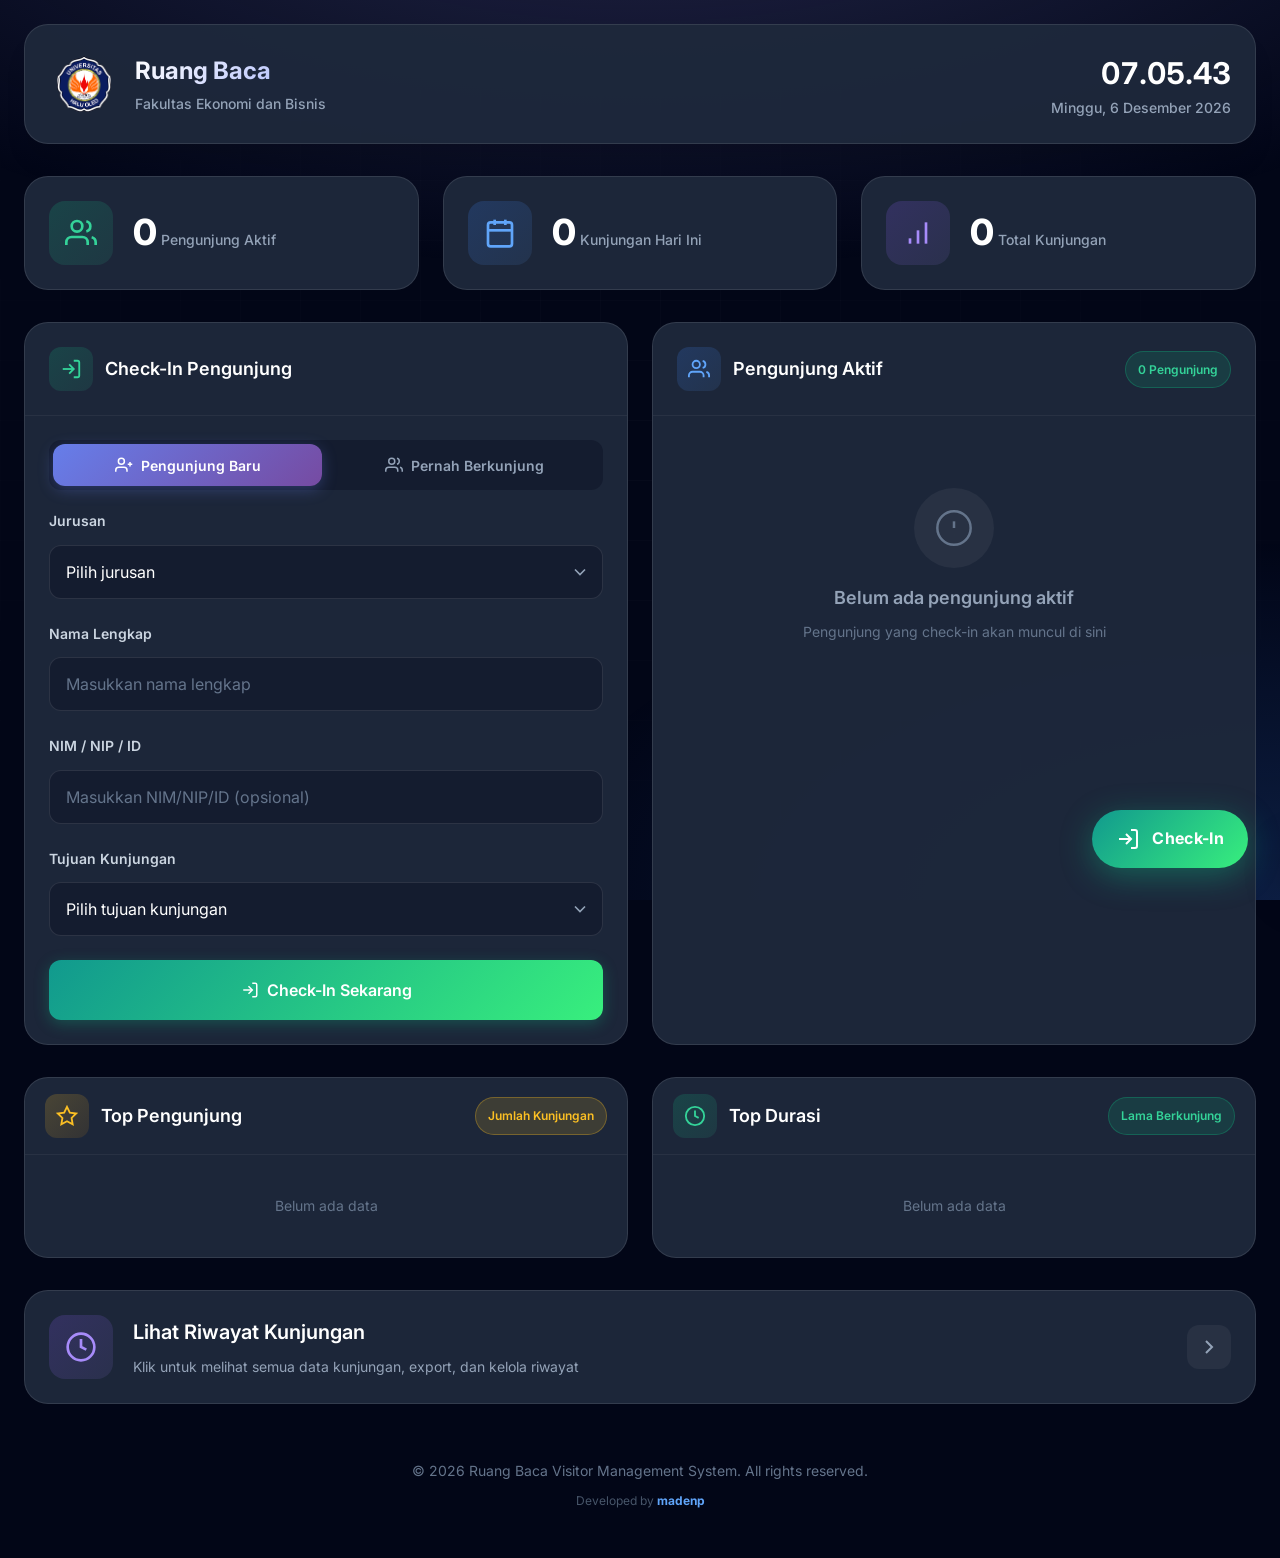
==== commit 0a807c20: "Add files via upload" ====
--- a/index.html
+++ b/index.html
@@ -19,19 +19,14 @@
     <div class="bg-effects">
         <div class="bg-gradient"></div>
         <div class="bg-grid"></div>
-        <div class="floating-shapes">
-            <div class="shape shape-1"></div>
-            <div class="shape shape-2"></div>
-            <div class="shape shape-3"></div>
-        </div>
+        <!-- Floating shapes removed for performance on low-end devices -->
     </div>
 
     <!-- Floating Logo (Top Left) -->
     <a href="index.html" class="floating-logo" title="Kembali ke Beranda">
         <div class="floating-logo-container">
-            <div class="floating-logo-glow"></div>
+            <!-- Glow and ring removed for performance -->
             <img src="Logo_Universitas_Halu_Oleo-1.png" alt="Logo UHO" class="floating-logo-image">
-            <div class="floating-logo-ring"></div>
         </div>
     </a>
 
@@ -42,9 +37,8 @@
             <div class="header-content">
                 <div class="logo">
                     <div class="logo-image-container">
-                        <div class="logo-glow"></div>
+                        <!-- Glow and ring removed for performance -->
                         <img src="Logo_Universitas_Halu_Oleo-1.png" alt="Logo Universitas Halu Oleo" class="logo-image">
-                        <div class="logo-ring"></div>
                     </div>
                     <div class="logo-text">
                         <h1>Ruang Baca</h1>
@@ -74,7 +68,7 @@
                     <span class="stat-number" id="activeVisitors">0</span>
                     <span class="stat-label">Pengunjung Aktif</span>
                 </div>
-                <div class="stat-badge active-pulse"></div>
+                <div class="stat-badge"></div>
             </div>
             <div class="stat-card stat-today">
                 <div class="stat-icon">
@@ -409,7 +403,7 @@
             </svg>
             <span>Check-In</span>
         </div>
-        <div class="floating-btn-pulse"></div>
+        <div class="floating-btn-pulse" style="display:none;"></div>
     </a>
 
     <script src="app.js"></script>
--- a/style.css
+++ b/style.css
@@ -149,8 +149,8 @@
     justify-content: space-between;
     align-items: center;
     padding: var(--space-6);
-    background: rgba(30, 41, 59, 0.6);
-    backdrop-filter: blur(20px);
+    background: rgba(30, 41, 59, 0.95);
+    /* backdrop-filter: blur(20px); removed for performance */
     border: 1px solid rgba(255, 255, 255, 0.1);
     border-radius: var(--radius-2xl);
     box-shadow: var(--shadow-xl);
@@ -196,8 +196,8 @@
     border-radius: var(--radius-xl);
     position: relative;
     z-index: 2;
-    animation: logoFloat 3s ease-in-out infinite;
-    filter: drop-shadow(0 4px 20px rgba(59, 130, 246, 0.4));
+    /* animation: logoFloat 3s ease-in-out infinite; removed for performance */
+    /* filter: drop-shadow(0 4px 20px rgba(59, 130, 246, 0.4)); removed for performance */
 }
 
 .logo-glow {
@@ -308,8 +308,8 @@
 .stat-card {
     position: relative;
     padding: var(--space-6);
-    background: rgba(30, 41, 59, 0.6);
-    backdrop-filter: blur(20px);
+    background: rgba(30, 41, 59, 0.95);
+    /* backdrop-filter: blur(20px); removed for performance */
     border: 1px solid rgba(255, 255, 255, 0.1);
     border-radius: var(--radius-2xl);
     display: flex;
@@ -572,8 +572,8 @@
 
 /* Cards */
 .card {
-    background: rgba(30, 41, 59, 0.6);
-    backdrop-filter: blur(20px);
+    background: rgba(30, 41, 59, 0.95);
+    /* backdrop-filter: blur(20px); removed for performance */
     border: 1px solid rgba(255, 255, 255, 0.1);
     border-radius: var(--radius-2xl);
     animation: slideUp 0.5s ease;
@@ -1273,8 +1273,8 @@
 .modal-overlay {
     position: absolute;
     inset: 0;
-    background: rgba(0, 0, 0, 0.7);
-    backdrop-filter: blur(4px);
+    background: rgba(0, 0, 0, 0.85);
+    /* backdrop-filter: blur(4px); removed for performance */
 }
 
 .modal-content {
@@ -1473,8 +1473,8 @@
     border-radius: var(--radius-lg);
     position: relative;
     z-index: 2;
-    animation: logoFloat 3s ease-in-out infinite;
-    filter: drop-shadow(0 4px 15px rgba(59, 130, 246, 0.4));
+    /* animation: logoFloat 3s ease-in-out infinite; removed for performance */
+    /* filter: drop-shadow(0 4px 15px rgba(59, 130, 246, 0.4)); removed for performance */
 }
 
 .floating-logo-glow {
